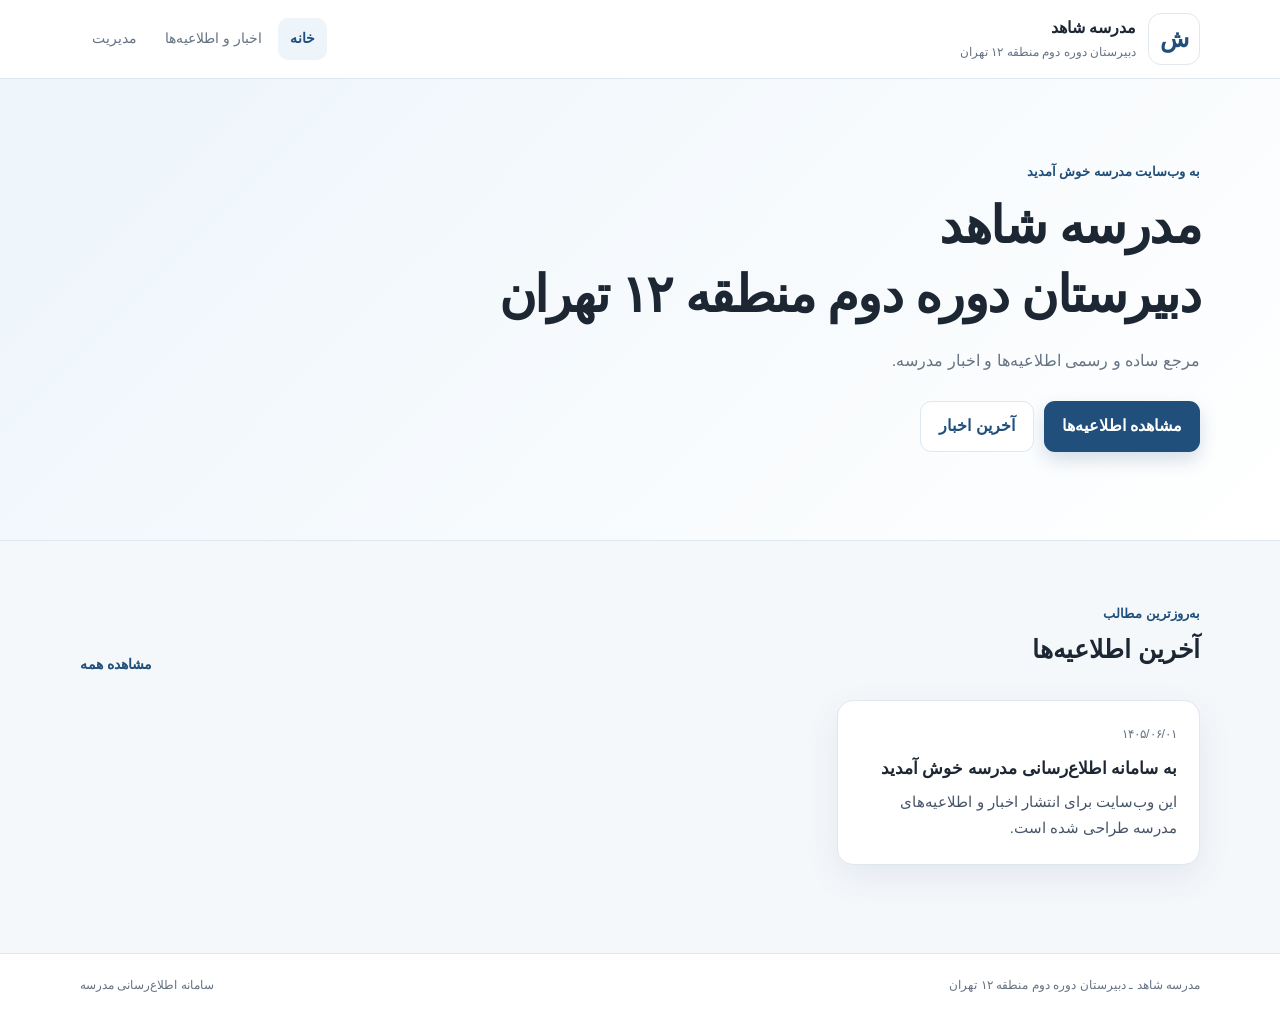
==== index.html @ 1b8f3c83 "Add files via upload" ====
<!doctype html>
<html lang="fa" dir="rtl">
<head>
  <meta charset="utf-8">
  <meta name="viewport" content="width=device-width, initial-scale=1">
  <meta name="theme-color" content="#1f4f7a">
  <meta name="description" content="وب‌سایت مدرسه شاهد دبیرستان دوره دوم منطقه ۱۲ تهران">
  <title>مدرسه شاهد دبیرستان دوره دوم منطقه ۱۲ تهران</title>
  <link rel="stylesheet" href="css/style.css">
</head>
<body data-page="home">
  <header class="site-header">
    <div class="container header-inner">
      <a class="brand" href="index.html" aria-label="صفحه اصلی">
        <div class="logo-box"><img src="assets/logo.png" alt="لوگوی مدرسه" onerror="this.style.display='none'; this.parentElement.classList.add('logo-placeholder');"></div>
        <div>
          <div class="school-name">مدرسه شاهد</div>
          <div class="school-subtitle">دبیرستان دوره دوم منطقه ۱۲ تهران</div>
        </div>
      </a>
      <nav class="nav" aria-label="منوی اصلی">
        <a class="nav-link active" href="index.html">خانه</a>
        <a class="nav-link" href="news.html">اخبار و اطلاعیه‌ها</a>
        <a class="nav-link" href="admin.html">مدیریت</a>
      </nav>
    </div>
  </header>

  <main>
    <section class="hero">
      <div class="container hero-content">
        <span class="eyebrow">به وب‌سایت مدرسه خوش آمدید</span>
        <h1>مدرسه شاهد<br>دبیرستان دوره دوم منطقه ۱۲ تهران</h1>
        <p>مرجع ساده و رسمی اطلاعیه‌ها و اخبار مدرسه.</p>
        <div class="hero-actions">
          <a class="btn btn-primary" href="news.html">مشاهده اطلاعیه‌ها</a>
          <a class="btn btn-secondary" href="#latest">آخرین اخبار</a>
        </div>
      </div>
    </section>

    <section id="latest" class="section">
      <div class="container">
        <div class="section-heading">
          <div>
            <span class="eyebrow">به‌روزترین مطالب</span>
            <h2>آخرین اطلاعیه‌ها</h2>
          </div>
          <a class="text-link" href="news.html">مشاهده همه</a>
        </div>
        <div id="latest-news" class="news-grid" aria-live="polite"></div>
      </div>
    </section>
  </main>

  <footer class="site-footer">
    <div class="container footer-inner">
      <span>مدرسه شاهد ـ دبیرستان دوره دوم منطقه ۱۲ تهران</span>
      <span>سامانه اطلاع‌رسانی مدرسه</span>
    </div>
  </footer>

  <script src="js/storage.js"></script>
  <script src="js/home.js"></script>
</body>
</html>
---- css/style.css ----
@font-face{font-family:VazirmatnLocal;src:local("Vazirmatn"),local("Vazir");font-display:swap}
:root{
  --primary:#1f4f7a;
  --primary-dark:#173b5c;
  --accent:#d69e2e;
  --text:#1d2733;
  --muted:#657384;
  --surface:#ffffff;
  --surface-2:#f5f8fb;
  --border:#dfe7ef;
  --danger:#b42318;
  --success:#157347;
  --radius:16px;
  --shadow:0 12px 35px rgba(21,50,78,.08)
}
*{box-sizing:border-box}
html{scroll-behavior:smooth}
body{
  margin:0;background:var(--surface-2);color:var(--text);
  font-family:VazirmatnLocal,Tahoma,Arial,sans-serif;line-height:1.8
}
a{color:inherit;text-decoration:none}
button,input,textarea{font:inherit}
.container{width:min(1120px,calc(100% - 32px));margin:0 auto}
.narrow{width:min(860px,calc(100% - 32px))}
.site-header{position:sticky;top:0;z-index:20;background:rgba(255,255,255,.95);backdrop-filter:blur(10px);border-bottom:1px solid var(--border)}
.header-inner{min-height:78px;display:flex;align-items:center;justify-content:space-between;gap:24px}
.brand{display:flex;align-items:center;gap:12px;min-width:0}
.logo-box{width:52px;height:52px;border-radius:13px;border:1px solid var(--border);background:#fff;display:grid;place-items:center;overflow:hidden;flex:none}
.logo-box img{width:100%;height:100%;object-fit:contain}
.logo-placeholder:after{content:"ش";font-size:24px;font-weight:800;color:var(--primary)}
.school-name{font-size:1rem;font-weight:850;white-space:nowrap}
.school-subtitle{font-size:.76rem;color:var(--muted);white-space:nowrap}
.nav{display:flex;align-items:center;gap:4px}
.nav-link{padding:8px 12px;border-radius:10px;color:var(--muted);font-size:.9rem}
.nav-link:hover,.nav-link.active{background:#edf4fa;color:var(--primary);font-weight:700}
.hero{background:linear-gradient(135deg,#edf5fb,#fff);border-bottom:1px solid var(--border)}
.hero-content{padding:78px 0 88px}
.eyebrow{display:inline-block;color:var(--primary);font-size:.8rem;font-weight:800;margin-bottom:8px}
h1,h2{line-height:1.35;margin:0 0 12px}
h1{font-size:clamp(2rem,4vw,3.2rem);letter-spacing:-.03em}
h2{font-size:1.55rem}
.hero p,.page-intro p{color:var(--muted);font-size:1.02rem;max-width:680px}
.hero-actions,.form-actions{display:flex;gap:10px;flex-wrap:wrap;margin-top:26px}
.btn{border:0;border-radius:11px;padding:10px 18px;cursor:pointer;display:inline-flex;align-items:center;justify-content:center;font-weight:800;transition:.18s transform,.18s box-shadow}
.btn:hover{transform:translateY(-1px)}
.btn-primary{background:var(--primary);color:#fff;box-shadow:0 8px 18px rgba(31,79,122,.18)}
.btn-secondary{background:#fff;color:var(--primary);border:1px solid var(--border)}
.section{padding:58px 0}
.section-heading,.admin-toolbar,.panel-heading{display:flex;justify-content:space-between;align-items:end;gap:16px}
.text-link{color:var(--primary);font-weight:800;font-size:.9rem}
.news-grid{display:grid;grid-template-columns:repeat(3,1fr);gap:16px;margin-top:22px}
.news-card,.panel{background:#fff;border:1px solid var(--border);border-radius:var(--radius);box-shadow:var(--shadow)}
.news-card{padding:22px}
.news-card h3{font-size:1.05rem;line-height:1.5;margin:10px 0 8px}
.news-date{font-size:.78rem;color:var(--muted)}
.news-card p{margin:0;color:#475569;font-size:.92rem;white-space:pre-line}
.page-intro{background:#fff;border-bottom:1px solid var(--border);padding:44px 0}
.news-list{display:grid;gap:14px}
.news-list .news-card{padding:24px}
.news-list .news-card h3{font-size:1.2rem}
.empty-state{padding:38px;text-align:center;background:#fff;border:1px dashed var(--border);border-radius:var(--radius);color:var(--muted)}
.site-footer{background:#fff;border-top:1px solid var(--border);margin-top:30px}
.footer-inner{padding:20px 0;display:flex;justify-content:space-between;gap:16px;color:var(--muted);font-size:.78rem}
.admin-section{padding-top:44px}
.panel{padding:24px;margin-top:18px}
.auth-panel{max-width:560px;margin:10px auto}
.stack{display:grid;gap:16px}
.field{display:grid;gap:6px;font-size:.88rem;font-weight:700}
.field input,.field textarea{width:100%;border:1px solid var(--border);border-radius:11px;background:#fff;padding:11px 13px;color:var(--text);outline:none}
.field input:focus,.field textarea:focus{border-color:var(--primary);box-shadow:0 0 0 3px rgba(31,79,122,.1)}
.form-grid{display:grid;grid-template-columns:1fr 1fr;gap:14px}
.form-message{padding:10px 12px;border-radius:10px;font-size:.85rem}
.form-message.error{background:#fef3f2;color:var(--danger)}
.form-message.success{background:#edf8f1;color:var(--success)}
.admin-news-list{display:grid;gap:10px;margin-top:16px}
.admin-news-item{padding:16px;border:1px solid var(--border);border-radius:12px;display:flex;justify-content:space-between;gap:14px;align-items:flex-start}
.admin-news-item h3{margin:0 0 3px;font-size:1rem}
.admin-news-item p{margin:4px 0 0;color:var(--muted);font-size:.85rem}
.admin-actions{display:flex;gap:7px;flex:none}
.small-btn{border:1px solid var(--border);background:#fff;border-radius:9px;padding:7px 10px;cursor:pointer;font-weight:700;font-size:.78rem}
.small-btn.danger{color:var(--danger)}
.count-badge{background:#edf4fa;color:var(--primary);padding:4px 9px;border-radius:999px;font-size:.75rem;font-weight:800}
@media (max-width:850px){
  .header-inner{align-items:flex-start;padding:12px 0;flex-direction:column}
  .nav{width:100%;justify-content:space-between}
  .nav-link{flex:1;text-align:center}
  .hero-content{padding:58px 0 64px}
  .news-grid{grid-template-columns:1fr 1fr}
}
@media (max-width:600px){
  .container,.narrow{width:min(100% - 22px,1120px)}
  .school-name{font-size:.92rem}
  .school-subtitle{font-size:.68rem}
  .hero-content{padding:48px 0 54px}
  .news-grid,.form-grid{grid-template-columns:1fr}
  .section-heading,.admin-toolbar,.panel-heading{align-items:flex-start;flex-direction:column}
  .footer-inner{flex-direction:column}
  .admin-news-item{flex-direction:column}
  .admin-actions{width:100%}
  .admin-actions .small-btn{flex:1}
}
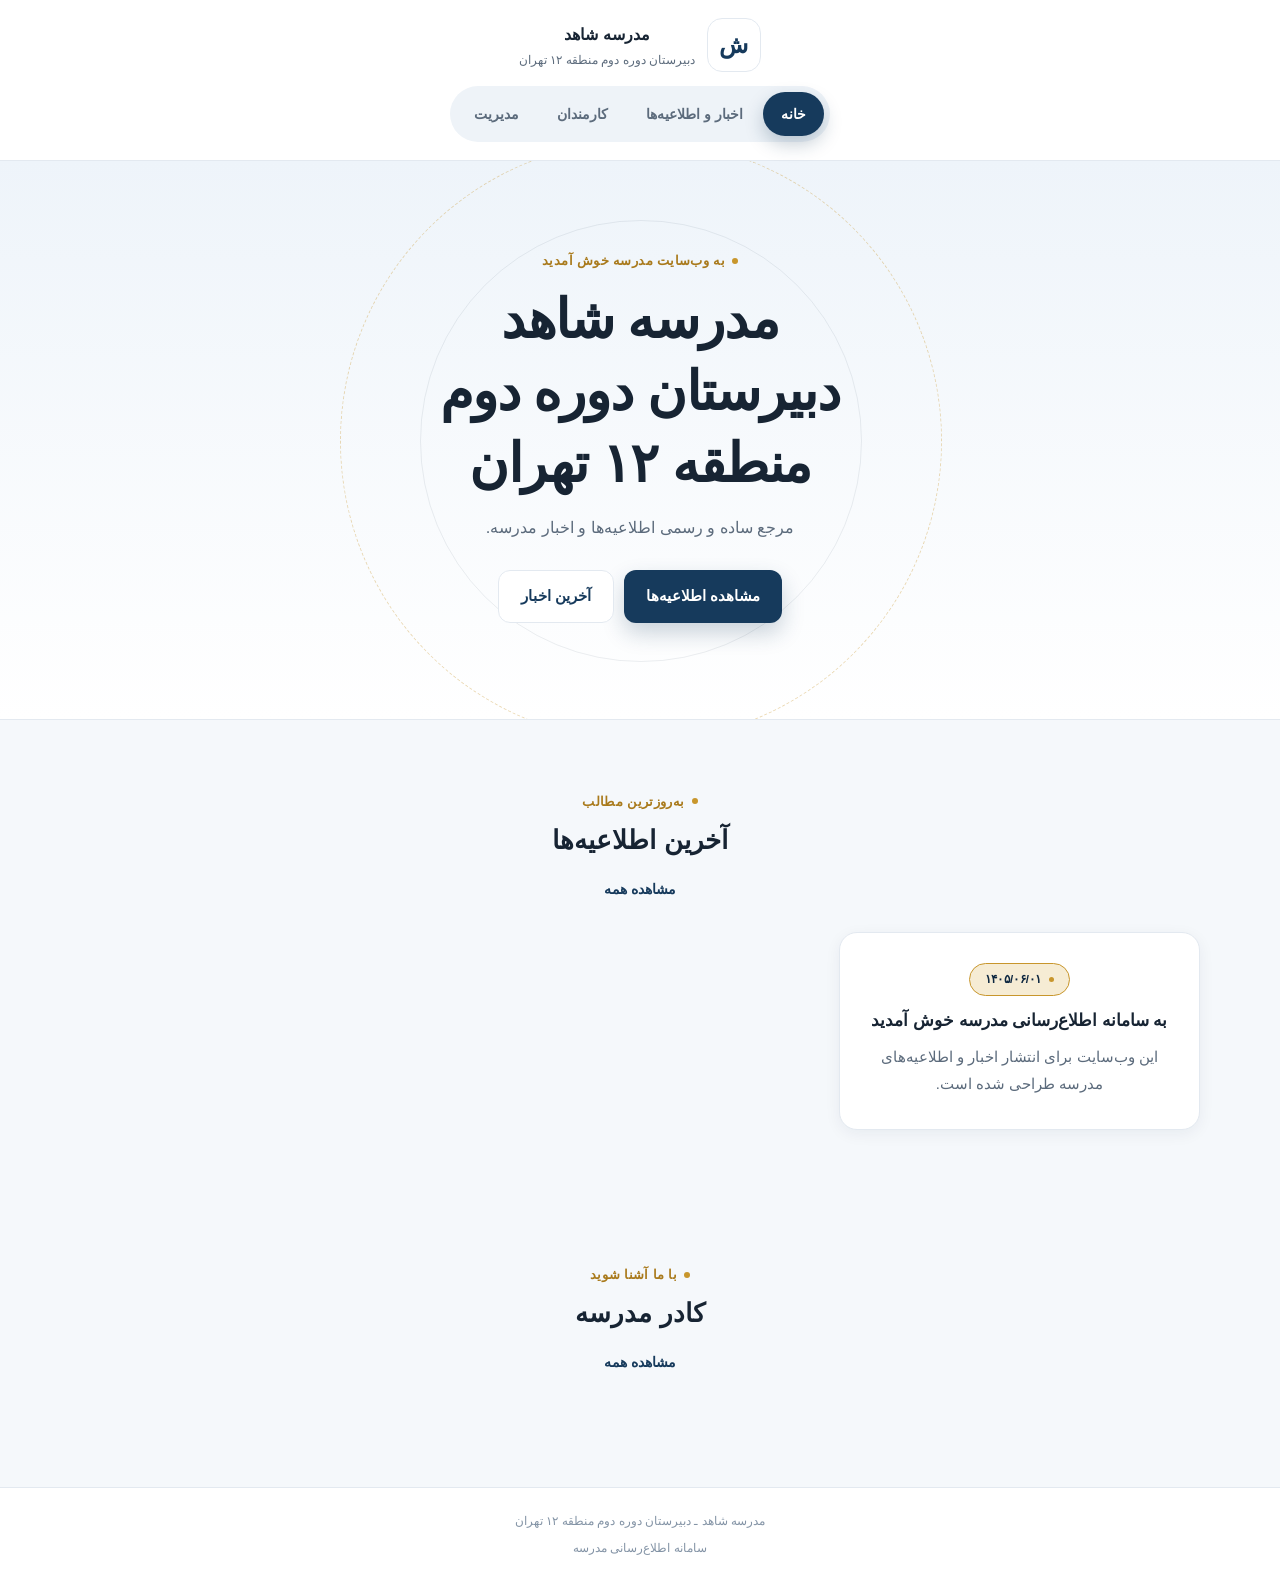
==== commit 60029162: "Update index.html" ====
--- a/index.html
+++ b/index.html
@@ -3,16 +3,19 @@
 <head>
   <meta charset="utf-8">
   <meta name="viewport" content="width=device-width, initial-scale=1">
-  <meta name="theme-color" content="#1f4f7a">
+  <meta name="theme-color" content="#163a5c">
   <meta name="description" content="وب‌سایت مدرسه شاهد دبیرستان دوره دوم منطقه ۱۲ تهران">
   <title>مدرسه شاهد دبیرستان دوره دوم منطقه ۱۲ تهران</title>
+  <link rel="preconnect" href="https://fonts.googleapis.com">
+  <link rel="preconnect" href="https://fonts.gstatic.com" crossorigin>
+  <link href="https://fonts.googleapis.com/css2?family=Vazirmatn:wght@100..900&display=swap" rel="stylesheet">
   <link rel="stylesheet" href="css/style.css">
 </head>
 <body data-page="home">
   <header class="site-header">
     <div class="container header-inner">
       <a class="brand" href="index.html" aria-label="صفحه اصلی">
-        <div class="logo-box"><img src="assets/logo.png" alt="لوگوی مدرسه" onerror="this.style.display='none'; this.parentElement.classList.add('logo-placeholder');"></div>
+        <div class="logo-box"><img src="https://dl.modares12.com/site/logo" alt="لوگوی مدرسه" onerror="this.style.display='none'; this.parentElement.classList.add('logo-placeholder');"></div>
         <div>
           <div class="school-name">مدرسه شاهد</div>
           <div class="school-subtitle">دبیرستان دوره دوم منطقه ۱۲ تهران</div>
@@ -21,6 +24,7 @@
       <nav class="nav" aria-label="منوی اصلی">
         <a class="nav-link active" href="index.html">خانه</a>
         <a class="nav-link" href="news.html">اخبار و اطلاعیه‌ها</a>
+        <a class="nav-link" href="staff.html">کارمندان</a>
         <a class="nav-link" href="admin.html">مدیریت</a>
       </nav>
     </div>
@@ -28,6 +32,8 @@
 
   <main>
     <section class="hero">
+      <img class="hero-photo" src="https://dl.modares12.com/site/campus" alt="" draggable="false" fetchpriority="high" onload="this.dataset.loaded='1'" onerror="this.nextElementSibling.remove(); this.remove();">
+      <div class="hero-overlay"></div>
       <div class="container hero-content">
         <span class="eyebrow">به وب‌سایت مدرسه خوش آمدید</span>
         <h1>مدرسه شاهد<br>دبیرستان دوره دوم منطقه ۱۲ تهران</h1>
@@ -51,6 +57,19 @@
         <div id="latest-news" class="news-grid" aria-live="polite"></div>
       </div>
     </section>
+
+    <section id="staff-preview-section" class="section">
+      <div class="container">
+        <div class="section-heading">
+          <div>
+            <span class="eyebrow">با ما آشنا شوید</span>
+            <h2>کادر مدرسه</h2>
+          </div>
+          <a class="text-link" href="staff.html">مشاهده همه</a>
+        </div>
+        <div id="staff-preview" class="staff-grid" aria-live="polite"></div>
+      </div>
+    </section>
   </main>
 
   <footer class="site-footer">
--- a/css/style.css
+++ b/css/style.css
@@ -1,102 +1,323 @@
-@font-face{font-family:VazirmatnLocal;src:local("Vazirmatn"),local("Vazir");font-display:swap}
+/* ==========================================================================
+   مدرسه شاهد — دبیرستان دوره دوم منطقه ۱۲ تهران
+   سیستم طراحی: آبی نهادی + طلایی (الهام‌گرفته از مهر و اطلاعیه‌ی رسمی مدرسه)
+   فونت: Vazirmatn (وزیرمتن) — بارگذاری در <head> هر صفحه
+   ========================================================================== */
+
 :root{
-  --primary:#1f4f7a;
-  --primary-dark:#173b5c;
-  --accent:#d69e2e;
-  --text:#1d2733;
-  --muted:#657384;
+  /* رنگ */
+  --primary:#163a5c;
+  --primary-dark:#0d2740;
+  --primary-light:#3a6d9c;
+  --accent:#c8962c;
+  --accent-dark:#a97a1c;
+  --accent-soft:#f6ecd4;
+  --ink:#172433;
+  --muted:#5c6b7c;
+  --muted-soft:#8494a6;
   --surface:#ffffff;
   --surface-2:#f5f8fb;
-  --border:#dfe7ef;
-  --danger:#b42318;
-  --success:#157347;
-  --radius:16px;
-  --shadow:0 12px 35px rgba(21,50,78,.08)
-}
+  --surface-3:#eef3f8;
+  --border:#e3e9f0;
+  --danger:#b3261e;
+  --danger-soft:#fdecea;
+  --success:#1f7a4d;
+  --success-soft:#e9f7ef;
+
+  /* هندسه */
+  --radius-sm:10px;
+  --radius:18px;
+  --radius-lg:28px;
+  --shadow-sm:0 4px 16px rgba(13,39,64,.06);
+  --shadow:0 18px 46px rgba(13,39,64,.10);
+  --shadow-lg:0 30px 72px rgba(13,39,64,.16);
+
+  /* حرکت */
+  --ease:cubic-bezier(.22,1,.36,1);
+  --fast:.2s;
+  --normal:.35s;
+  --slow:.7s;
+}
+
 *{box-sizing:border-box}
 html{scroll-behavior:smooth}
 body{
-  margin:0;background:var(--surface-2);color:var(--text);
-  font-family:VazirmatnLocal,Tahoma,Arial,sans-serif;line-height:1.8
+  margin:0;background:var(--surface-2);color:var(--ink);
+  font-family:"Vazirmatn",Tahoma,Arial,sans-serif;
+  line-height:1.85;
+  -webkit-font-smoothing:antialiased;
 }
 a{color:inherit;text-decoration:none}
-button,input,textarea{font:inherit}
+button,input,textarea{font-family:inherit}
+img{max-width:100%;display:block}
+
 .container{width:min(1120px,calc(100% - 32px));margin:0 auto}
-.narrow{width:min(860px,calc(100% - 32px))}
-.site-header{position:sticky;top:0;z-index:20;background:rgba(255,255,255,.95);backdrop-filter:blur(10px);border-bottom:1px solid var(--border)}
-.header-inner{min-height:78px;display:flex;align-items:center;justify-content:space-between;gap:24px}
+.narrow{width:min(760px,calc(100% - 32px))}
+
+::selection{background:var(--accent-soft);color:var(--primary-dark)}
+
+:focus-visible{
+  outline:3px solid var(--accent);
+  outline-offset:3px;
+  border-radius:6px;
+}
+
+/* ==========================================================================
+   حرکت پایه — بارگذاری، ورود هنگام اسکرول، حساسیت به حرکت کاهش‌یافته
+   ========================================================================== */
+@keyframes fadeRise{
+  from{opacity:0;transform:translateY(18px)}
+  to{opacity:1;transform:translateY(0)}
+}
+
+.reveal{
+  opacity:0;
+  transform:translateY(24px);
+  transition:opacity var(--slow) var(--ease), transform var(--slow) var(--ease);
+}
+.reveal.is-visible{opacity:1;transform:translateY(0)}
+.news-grid .reveal:nth-child(1),.news-list .reveal:nth-child(1),.admin-news-list .reveal:nth-child(1){transition-delay:.03s}
+.news-grid .reveal:nth-child(2),.news-list .reveal:nth-child(2),.admin-news-list .reveal:nth-child(2){transition-delay:.11s}
+.news-grid .reveal:nth-child(3),.news-list .reveal:nth-child(3),.admin-news-list .reveal:nth-child(3){transition-delay:.19s}
+.news-grid .reveal:nth-child(4),.news-list .reveal:nth-child(4),.admin-news-list .reveal:nth-child(4){transition-delay:.27s}
+.news-grid .reveal:nth-child(n+5),.news-list .reveal:nth-child(n+5),.admin-news-list .reveal:nth-child(n+5){transition-delay:.33s}
+
+@media (prefers-reduced-motion:reduce){
+  html{scroll-behavior:auto}
+  *,*::before,*::after{
+    animation-duration:.001ms !important;
+    animation-iteration-count:1 !important;
+    transition-duration:.001ms !important;
+  }
+  .reveal{opacity:1;transform:none}
+}
+
+/* ==========================================================================
+   هدر — کاملاً وسط‌چین، به‌صورت یک نوار پیوسته در همه‌ی صفحات
+   ========================================================================== */
+.site-header{
+  position:sticky;top:0;z-index:20;
+  background:rgba(255,255,255,.92);
+  backdrop-filter:blur(14px);
+  border-bottom:1px solid var(--border);
+}
+.header-inner{
+  display:flex;flex-direction:column;align-items:center;
+  gap:14px;padding:18px 0;
+}
 .brand{display:flex;align-items:center;gap:12px;min-width:0}
-.logo-box{width:52px;height:52px;border-radius:13px;border:1px solid var(--border);background:#fff;display:grid;place-items:center;overflow:hidden;flex:none}
+.logo-box{
+  width:54px;height:54px;border-radius:15px;
+  border:1px solid var(--border);background:#fff;
+  display:grid;place-items:center;overflow:hidden;flex:none;
+  transition:transform var(--normal) var(--ease), box-shadow var(--normal) var(--ease);
+}
 .logo-box img{width:100%;height:100%;object-fit:contain}
 .logo-placeholder:after{content:"ش";font-size:24px;font-weight:800;color:var(--primary)}
-.school-name{font-size:1rem;font-weight:850;white-space:nowrap}
-.school-subtitle{font-size:.76rem;color:var(--muted);white-space:nowrap}
-.nav{display:flex;align-items:center;gap:4px}
-.nav-link{padding:8px 12px;border-radius:10px;color:var(--muted);font-size:.9rem}
-.nav-link:hover,.nav-link.active{background:#edf4fa;color:var(--primary);font-weight:700}
-.hero{background:linear-gradient(135deg,#edf5fb,#fff);border-bottom:1px solid var(--border)}
-.hero-content{padding:78px 0 88px}
-.eyebrow{display:inline-block;color:var(--primary);font-size:.8rem;font-weight:800;margin-bottom:8px}
+.brand:hover .logo-box{transform:scale(1.06);box-shadow:0 0 0 7px var(--accent-soft)}
+.school-name{font-size:1.02rem;font-weight:800;white-space:nowrap;text-align:center}
+.school-subtitle{font-size:.76rem;color:var(--muted);white-space:nowrap;text-align:center}
+
+.nav{
+  display:flex;align-items:center;gap:2px;
+  background:var(--surface-3);padding:6px;border-radius:999px;
+}
+.nav-link{
+  padding:9px 18px;border-radius:999px;color:var(--muted);
+  font-size:.88rem;font-weight:700;
+  transition:background var(--fast) var(--ease), color var(--fast) var(--ease), box-shadow var(--fast) var(--ease);
+}
+.nav-link:hover{background:#fff;color:var(--primary);box-shadow:var(--shadow-sm)}
+.nav-link.active{background:var(--primary);color:#fff;box-shadow:0 8px 18px rgba(22,58,92,.25)}
+
+/* ==========================================================================
+   قهرمان صفحه‌ی اصلی — نشان مهرگونه‌ی تزئینی پشت متن، کاملاً وسط‌چین
+   ========================================================================== */
+.hero{
+  position:relative;overflow:hidden;text-align:center;
+  background:linear-gradient(180deg,#eef4fa 0%,#ffffff 100%);
+  border-bottom:1px solid var(--border);
+}
+.hero::before,.hero::after{
+  content:"";position:absolute;top:50%;left:50%;border-radius:50%;
+  pointer-events:none;
+}
+.hero::before{
+  width:600px;height:600px;margin:-300px 0 0 -300px;
+  border:1px dashed rgba(200,150,44,.35);
+}
+.hero::after{
+  width:440px;height:440px;margin:-220px 0 0 -220px;
+  border:1px solid rgba(13,39,64,.08);
+}
+.hero-content{
+  position:relative;z-index:1;
+  display:flex;flex-direction:column;align-items:center;text-align:center;
+  padding:88px 0 96px;
+}
+.hero-content>*{animation:fadeRise .8s var(--ease) both}
+.hero-content .eyebrow{animation-delay:.05s}
+.hero-content h1{animation-delay:.16s}
+.hero-content p{animation-delay:.3s}
+.hero-content .hero-actions{animation-delay:.44s}
+
+.eyebrow{
+  display:inline-flex;align-items:center;gap:7px;
+  color:var(--accent-dark);font-size:.8rem;font-weight:800;
+  letter-spacing:.03em;margin-bottom:10px;
+}
+.eyebrow::before{content:"";width:6px;height:6px;border-radius:50%;background:var(--accent)}
+
 h1,h2{line-height:1.35;margin:0 0 12px}
-h1{font-size:clamp(2rem,4vw,3.2rem);letter-spacing:-.03em}
-h2{font-size:1.55rem}
-.hero p,.page-intro p{color:var(--muted);font-size:1.02rem;max-width:680px}
-.hero-actions,.form-actions{display:flex;gap:10px;flex-wrap:wrap;margin-top:26px}
-.btn{border:0;border-radius:11px;padding:10px 18px;cursor:pointer;display:inline-flex;align-items:center;justify-content:center;font-weight:800;transition:.18s transform,.18s box-shadow}
-.btn:hover{transform:translateY(-1px)}
-.btn-primary{background:var(--primary);color:#fff;box-shadow:0 8px 18px rgba(31,79,122,.18)}
+h1{font-size:clamp(2rem,4.4vw,3.35rem);font-weight:800;letter-spacing:-.02em;max-width:16ch}
+h2{font-size:1.6rem;font-weight:800}
+.hero-content p,.page-intro p{color:var(--muted);font-size:1.03rem;max-width:640px;margin:0 auto}
+
+.hero-actions,.form-actions{display:flex;gap:10px;flex-wrap:wrap;margin-top:28px;justify-content:center}
+
+.btn{
+  border:0;border-radius:12px;padding:12px 22px;cursor:pointer;
+  display:inline-flex;align-items:center;justify-content:center;
+  font-weight:800;font-size:.92rem;
+  transition:transform var(--fast) var(--ease), box-shadow var(--fast) var(--ease), background-color var(--fast) var(--ease);
+}
+.btn:hover{transform:translateY(-2px)}
+.btn:active{transform:translateY(0) scale(.97)}
+.btn-primary{background:var(--primary);color:#fff;box-shadow:0 10px 22px rgba(22,58,92,.22)}
+.btn-primary:hover{background:var(--primary-dark);box-shadow:0 14px 28px rgba(22,58,92,.3)}
 .btn-secondary{background:#fff;color:var(--primary);border:1px solid var(--border)}
-.section{padding:58px 0}
-.section-heading,.admin-toolbar,.panel-heading{display:flex;justify-content:space-between;align-items:end;gap:16px}
-.text-link{color:var(--primary);font-weight:800;font-size:.9rem}
-.news-grid{display:grid;grid-template-columns:repeat(3,1fr);gap:16px;margin-top:22px}
-.news-card,.panel{background:#fff;border:1px solid var(--border);border-radius:var(--radius);box-shadow:var(--shadow)}
-.news-card{padding:22px}
-.news-card h3{font-size:1.05rem;line-height:1.5;margin:10px 0 8px}
-.news-date{font-size:.78rem;color:var(--muted)}
-.news-card p{margin:0;color:#475569;font-size:.92rem;white-space:pre-line}
-.page-intro{background:#fff;border-bottom:1px solid var(--border);padding:44px 0}
-.news-list{display:grid;gap:14px}
-.news-list .news-card{padding:24px}
-.news-list .news-card h3{font-size:1.2rem}
-.empty-state{padding:38px;text-align:center;background:#fff;border:1px dashed var(--border);border-radius:var(--radius);color:var(--muted)}
-.site-footer{background:#fff;border-top:1px solid var(--border);margin-top:30px}
-.footer-inner{padding:20px 0;display:flex;justify-content:space-between;gap:16px;color:var(--muted);font-size:.78rem}
-.admin-section{padding-top:44px}
-.panel{padding:24px;margin-top:18px}
-.auth-panel{max-width:560px;margin:10px auto}
-.stack{display:grid;gap:16px}
-.field{display:grid;gap:6px;font-size:.88rem;font-weight:700}
-.field input,.field textarea{width:100%;border:1px solid var(--border);border-radius:11px;background:#fff;padding:11px 13px;color:var(--text);outline:none}
-.field input:focus,.field textarea:focus{border-color:var(--primary);box-shadow:0 0 0 3px rgba(31,79,122,.1)}
-.form-grid{display:grid;grid-template-columns:1fr 1fr;gap:14px}
-.form-message{padding:10px 12px;border-radius:10px;font-size:.85rem}
-.form-message.error{background:#fef3f2;color:var(--danger)}
-.form-message.success{background:#edf8f1;color:var(--success)}
-.admin-news-list{display:grid;gap:10px;margin-top:16px}
-.admin-news-item{padding:16px;border:1px solid var(--border);border-radius:12px;display:flex;justify-content:space-between;gap:14px;align-items:flex-start}
-.admin-news-item h3{margin:0 0 3px;font-size:1rem}
-.admin-news-item p{margin:4px 0 0;color:var(--muted);font-size:.85rem}
-.admin-actions{display:flex;gap:7px;flex:none}
-.small-btn{border:1px solid var(--border);background:#fff;border-radius:9px;padding:7px 10px;cursor:pointer;font-weight:700;font-size:.78rem}
+.btn-secondary:hover{border-color:var(--primary-light);box-shadow:var(--shadow-sm)}
+
+/* ==========================================================================
+   بخش‌ها — سرتیترهای وسط‌چین، شبکه‌ی کارت‌های وسط‌چین
+   ========================================================================== */
+.section{padding:64px 0}
+#latest{scroll-margin-top:96px}
+
+.section-heading{
+  display:flex;flex-direction:column;align-items:center;text-align:center;
+  gap:6px;margin-bottom:8px;
+}
+.text-link{
+  color:var(--primary);font-weight:800;font-size:.88rem;
+  padding-bottom:2px;border-bottom:2px solid transparent;
+  transition:border-color var(--fast) var(--ease), color var(--fast) var(--ease);
+}
+.text-link:hover{border-color:var(--accent);color:var(--accent-dark)}
+
+.news-grid{display:grid;grid-template-columns:repeat(3,1fr);gap:18px;margin-top:26px}
+
+.news-card,.panel{
+  background:#fff;border:1px solid var(--border);
+  border-radius:var(--radius);box-shadow:var(--shadow-sm);
+}
+.news-card{
+  padding:30px 26px;text-align:center;
+  display:flex;flex-direction:column;align-items:center;gap:10px;
+  transition:transform var(--normal) var(--ease), box-shadow var(--normal) var(--ease), border-color var(--normal) var(--ease);
+}
+.news-card:hover{transform:translateY(-7px);box-shadow:var(--shadow-lg);border-color:var(--accent)}
+.news-card h3{font-size:1.05rem;line-height:1.55;margin:2px 0 0}
+.news-card p{margin:0;color:var(--muted);font-size:.92rem;white-space:pre-line;text-align:center}
+
+/* شارهٔ تاریخ به‌شکل مهر کوچک — عنصر بصری تکرارشونده‌ی سایت */
+.news-date{
+  display:inline-flex;align-items:center;gap:7px;
+  padding:5px 15px;border:1px solid var(--accent);border-radius:999px;
+  background:var(--accent-soft);color:var(--primary-dark);
+  font-size:.72rem;font-weight:800;letter-spacing:.02em;
+}
+.news-date::before{content:"";width:5px;height:5px;border-radius:50%;background:var(--accent);flex:none}
+
+.page-intro{background:#fff;border-bottom:1px solid var(--border);padding:52px 0;text-align:center}
+.page-intro .container{display:flex;flex-direction:column;align-items:center}
+.news-list{display:grid;gap:16px;max-width:780px;margin:0 auto}
+.news-list .news-card{padding:28px 32px}
+.news-list .news-card h3{font-size:1.22rem}
+
+.empty-state{
+  padding:44px;text-align:center;background:#fff;
+  border:1px dashed var(--border);border-radius:var(--radius);color:var(--muted);
+}
+
+.site-footer{background:#fff;border-top:1px solid var(--border);margin-top:36px}
+.footer-inner{
+  padding:22px 0;display:flex;flex-direction:column;align-items:center;
+  gap:4px;color:var(--muted-soft);font-size:.78rem;text-align:center;
+}
+
+/* ==========================================================================
+   صفحه‌ی مدیریت — همان زبان طراحی، وسط‌چین و پیوسته با بقیه‌ی سایت
+   ========================================================================== */
+.admin-section{padding-top:52px}
+.panel{padding:28px;margin-top:20px}
+.auth-panel{max-width:520px;margin:12px auto;text-align:center;display:flex;flex-direction:column;align-items:center}
+.auth-panel .hero-actions,.auth-panel form{width:100%}
+
+.stack{display:grid;gap:18px}
+.field{display:grid;gap:7px;font-size:.88rem;font-weight:700;text-align:center}
+.field input,.field textarea{
+  width:100%;border:1px solid var(--border);border-radius:12px;
+  background:#fff;padding:12px 14px;color:var(--ink);outline:none;
+  transition:border-color var(--fast) var(--ease), box-shadow var(--fast) var(--ease);
+}
+.field input:focus,.field textarea:focus{
+  border-color:var(--primary);box-shadow:0 0 0 4px rgba(22,58,92,.1);
+}
+.field textarea{text-align:right;resize:vertical}
+
+.form-grid{display:grid;grid-template-columns:1fr 1fr;gap:16px}
+.form-message{padding:11px 14px;border-radius:12px;font-size:.85rem;text-align:center}
+.form-message.error{background:var(--danger-soft);color:var(--danger)}
+.form-message.success{background:var(--success-soft);color:var(--success)}
+
+.admin-toolbar{
+  display:flex;flex-direction:column;align-items:center;text-align:center;
+  gap:14px;margin-bottom:6px;
+}
+.panel-heading{
+  display:flex;flex-direction:column;align-items:center;text-align:center;gap:6px;
+}
+.count-badge{
+  background:var(--surface-3);color:var(--primary);
+  padding:5px 12px;border-radius:999px;font-size:.75rem;font-weight:800;
+}
+
+.admin-news-list{display:grid;gap:12px;margin-top:18px}
+.admin-news-item{
+  padding:24px;border:1px solid var(--border);border-radius:var(--radius-sm);
+  display:flex;flex-direction:column;align-items:center;text-align:center;gap:14px;
+  transition:box-shadow var(--normal) var(--ease), border-color var(--normal) var(--ease);
+}
+.admin-news-item:hover{box-shadow:var(--shadow-sm);border-color:var(--primary-light)}
+.admin-news-item h3{margin:2px 0 0;font-size:1.02rem}
+.admin-news-item p{margin:0;color:var(--muted);font-size:.87rem}
+.admin-actions{display:flex;gap:8px;justify-content:center}
+.small-btn{
+  border:1px solid var(--border);background:#fff;border-radius:10px;
+  padding:8px 14px;cursor:pointer;font-weight:700;font-size:.8rem;
+  transition:background var(--fast) var(--ease), border-color var(--fast) var(--ease), transform var(--fast) var(--ease);
+}
+.small-btn:hover{background:var(--surface-3);border-color:var(--primary-light);transform:translateY(-1px)}
 .small-btn.danger{color:var(--danger)}
-.count-badge{background:#edf4fa;color:var(--primary);padding:4px 9px;border-radius:999px;font-size:.75rem;font-weight:800}
+.small-btn.danger:hover{background:var(--danger-soft);border-color:var(--danger)}
+
+/* ==========================================================================
+   واکنش‌گرا
+   ========================================================================== */
 @media (max-width:850px){
-  .header-inner{align-items:flex-start;padding:12px 0;flex-direction:column}
+  .hero-content{padding:64px 0 72px}
+  .news-grid{grid-template-columns:1fr 1fr}
+}
+@media (max-width:600px){
+  .container,.narrow{width:min(100% - 22px,1120px)}
+  .school-name{font-size:.94rem}
+  .school-subtitle{font-size:.68rem}
+  .hero-content{padding:52px 0 60px}
+  .hero::before{width:400px;height:400px;margin:-200px 0 0 -200px}
+  .hero::after{width:300px;height:300px;margin:-150px 0 0 -150px}
+  .news-grid,.form-grid{grid-template-columns:1fr}
   .nav{width:100%;justify-content:space-between}
   .nav-link{flex:1;text-align:center}
-  .hero-content{padding:58px 0 64px}
-  .news-grid{grid-template-columns:1fr 1fr}
-}
-@media (max-width:600px){
-  .container,.narrow{width:min(100% - 22px,1120px)}
-  .school-name{font-size:.92rem}
-  .school-subtitle{font-size:.68rem}
-  .hero-content{padding:48px 0 54px}
-  .news-grid,.form-grid{grid-template-columns:1fr}
-  .section-heading,.admin-toolbar,.panel-heading{align-items:flex-start;flex-direction:column}
-  .footer-inner{flex-direction:column}
-  .admin-news-item{flex-direction:column}
-  .admin-actions{width:100%}
-  .admin-actions .small-btn{flex:1}
-}
+  .news-list .news-card{padding:24px}
+}
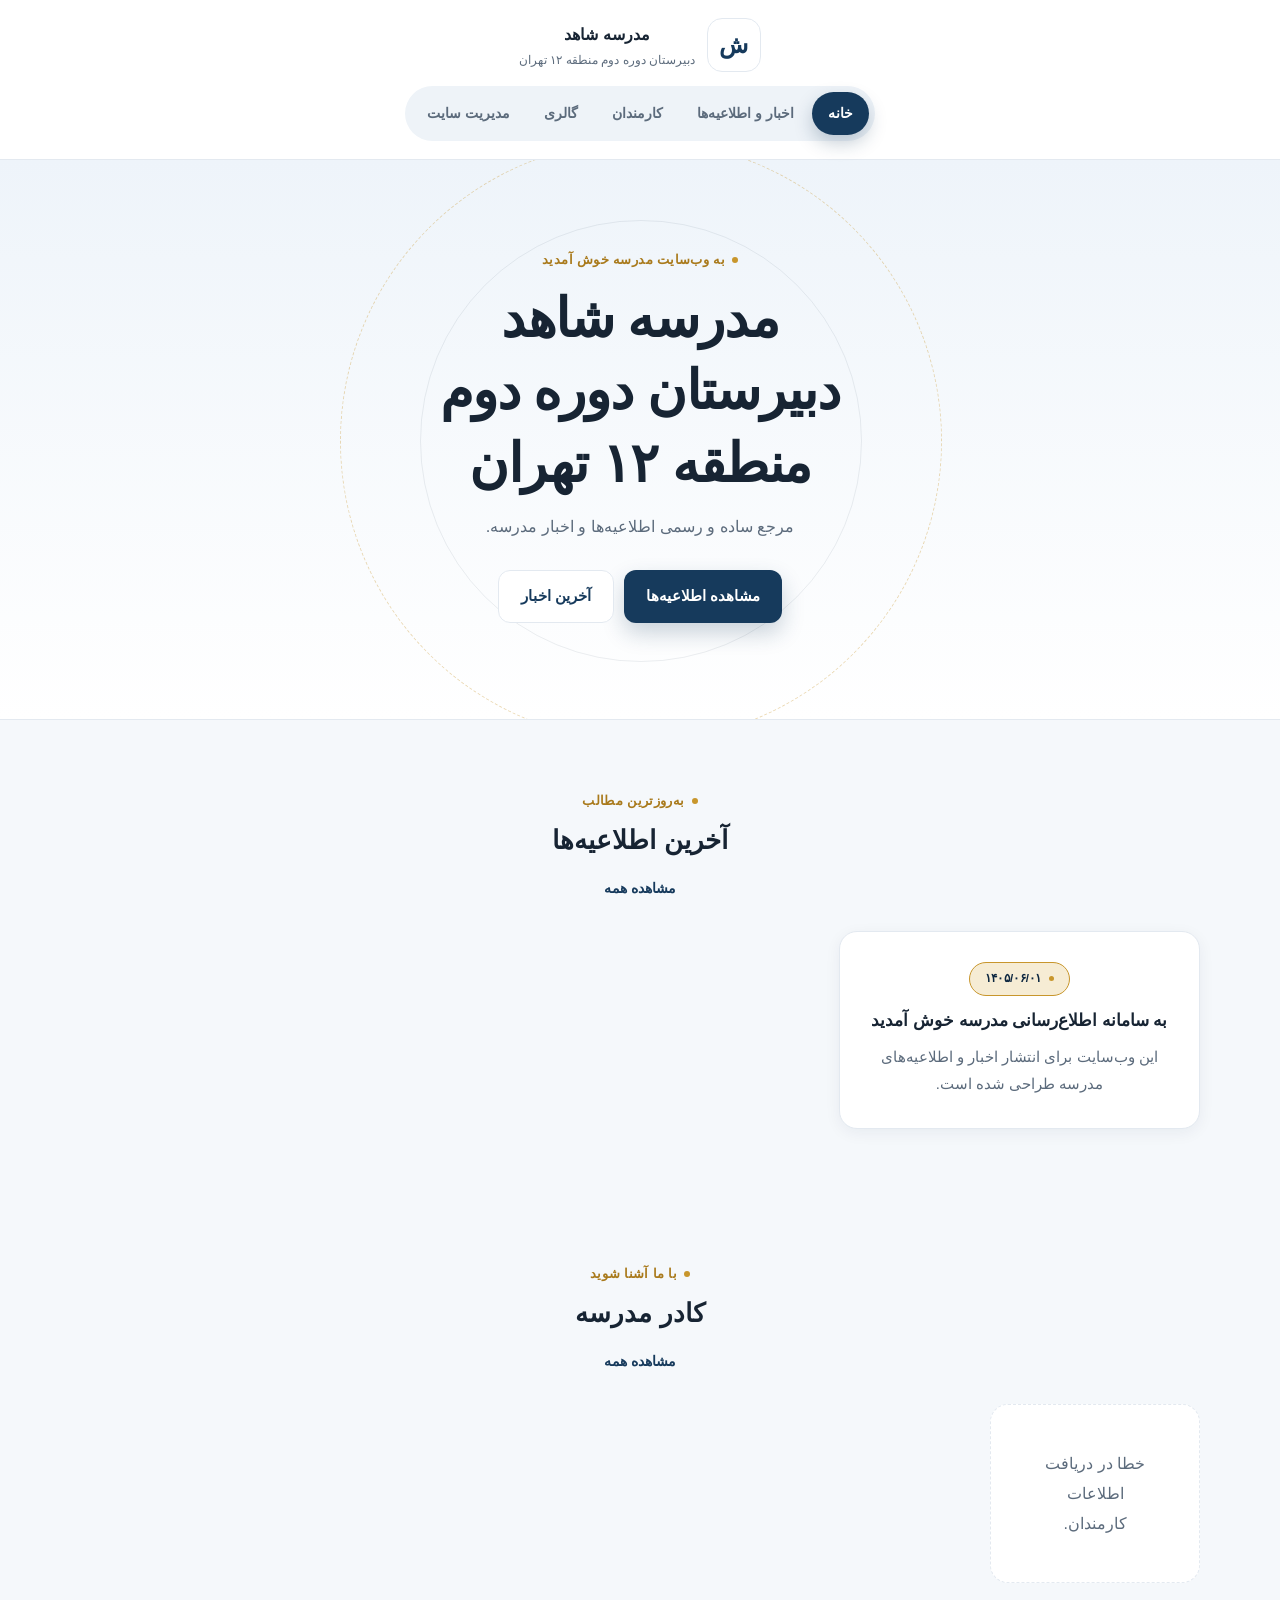
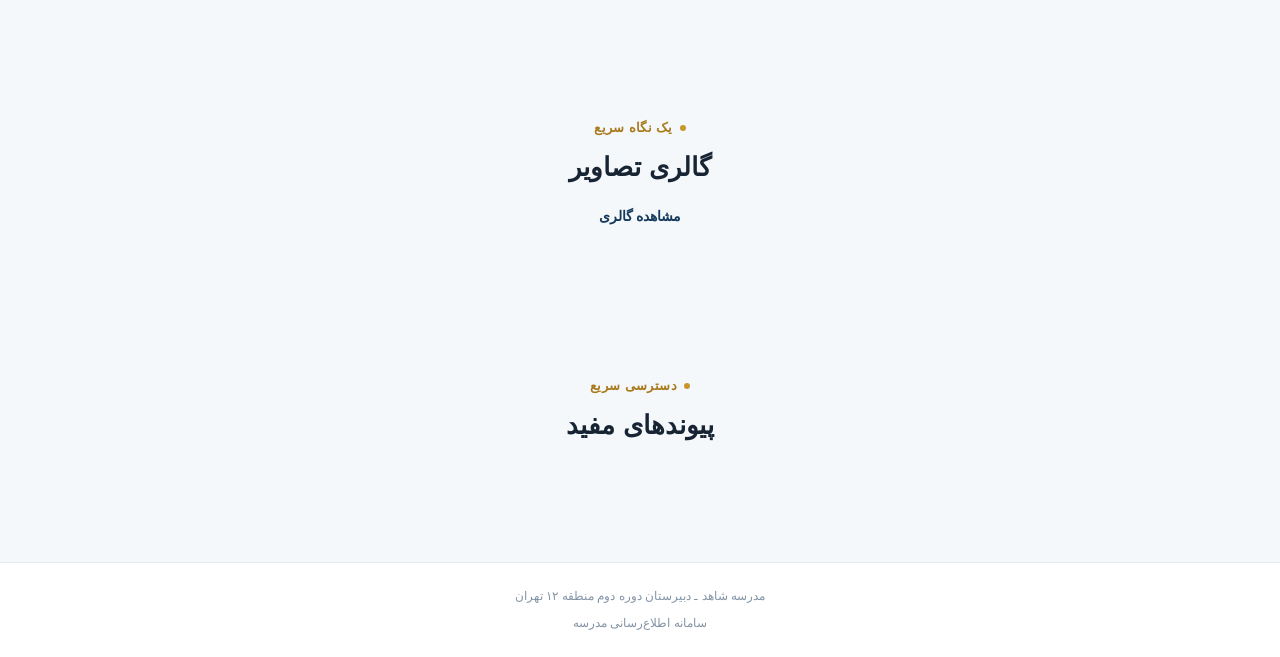
==== commit edf7c55e: "Update index.html" ====
--- a/index.html
+++ b/index.html
@@ -25,7 +25,8 @@
         <a class="nav-link active" href="index.html">خانه</a>
         <a class="nav-link" href="news.html">اخبار و اطلاعیه‌ها</a>
         <a class="nav-link" href="staff.html">کارمندان</a>
-        <a class="nav-link" href="admin.html">مدیریت</a>
+        <a class="nav-link" href="gallery.html">گالری</a>
+        <a class="nav-link" href="admin.html">مدیریت سایت</a>
       </nav>
     </div>
   </header>
@@ -70,6 +71,31 @@
         <div id="staff-preview" class="staff-grid" aria-live="polite"></div>
       </div>
     </section>
+
+    <section id="gallery-preview-section" class="section">
+      <div class="container">
+        <div class="section-heading">
+          <div>
+            <span class="eyebrow">یک نگاه سریع</span>
+            <h2>گالری تصاویر</h2>
+          </div>
+          <a class="text-link" href="gallery.html">مشاهده گالری</a>
+        </div>
+        <div id="gallery-preview" class="gallery-grid" aria-live="polite"></div>
+      </div>
+    </section>
+
+    <section id="links-section" class="section">
+      <div class="container">
+        <div class="section-heading">
+          <div>
+            <span class="eyebrow">دسترسی سریع</span>
+            <h2>پیوندهای مفید</h2>
+          </div>
+        </div>
+        <div id="useful-links" class="links-grid" aria-live="polite"></div>
+      </div>
+    </section>
   </main>
 
   <footer class="site-footer">
--- a/css/style.css
+++ b/css/style.css
@@ -76,11 +76,16 @@
   transition:opacity var(--slow) var(--ease), transform var(--slow) var(--ease);
 }
 .reveal.is-visible{opacity:1;transform:translateY(0)}
-.news-grid .reveal:nth-child(1),.news-list .reveal:nth-child(1),.admin-news-list .reveal:nth-child(1){transition-delay:.03s}
-.news-grid .reveal:nth-child(2),.news-list .reveal:nth-child(2),.admin-news-list .reveal:nth-child(2){transition-delay:.11s}
-.news-grid .reveal:nth-child(3),.news-list .reveal:nth-child(3),.admin-news-list .reveal:nth-child(3){transition-delay:.19s}
-.news-grid .reveal:nth-child(4),.news-list .reveal:nth-child(4),.admin-news-list .reveal:nth-child(4){transition-delay:.27s}
-.news-grid .reveal:nth-child(n+5),.news-list .reveal:nth-child(n+5),.admin-news-list .reveal:nth-child(n+5){transition-delay:.33s}
+.news-grid .reveal:nth-child(1),.news-list .reveal:nth-child(1),.admin-news-list .reveal:nth-child(1),
+.staff-grid .reveal:nth-child(1),.admin-staff-list .reveal:nth-child(1){transition-delay:.03s}
+.news-grid .reveal:nth-child(2),.news-list .reveal:nth-child(2),.admin-news-list .reveal:nth-child(2),
+.staff-grid .reveal:nth-child(2),.admin-staff-list .reveal:nth-child(2){transition-delay:.11s}
+.news-grid .reveal:nth-child(3),.news-list .reveal:nth-child(3),.admin-news-list .reveal:nth-child(3),
+.staff-grid .reveal:nth-child(3),.admin-staff-list .reveal:nth-child(3){transition-delay:.19s}
+.news-grid .reveal:nth-child(4),.news-list .reveal:nth-child(4),.admin-news-list .reveal:nth-child(4),
+.staff-grid .reveal:nth-child(4),.admin-staff-list .reveal:nth-child(4){transition-delay:.27s}
+.news-grid .reveal:nth-child(n+5),.news-list .reveal:nth-child(n+5),.admin-news-list .reveal:nth-child(n+5),
+.staff-grid .reveal:nth-child(n+5),.admin-staff-list .reveal:nth-child(n+5){transition-delay:.33s}
 
 @media (prefers-reduced-motion:reduce){
   html{scroll-behavior:auto}
@@ -119,19 +124,20 @@
 .school-subtitle{font-size:.76rem;color:var(--muted);white-space:nowrap;text-align:center}
 
 .nav{
-  display:flex;align-items:center;gap:2px;
+  display:flex;align-items:center;gap:2px;flex-wrap:wrap;justify-content:center;
   background:var(--surface-3);padding:6px;border-radius:999px;
 }
 .nav-link{
-  padding:9px 18px;border-radius:999px;color:var(--muted);
-  font-size:.88rem;font-weight:700;
+  padding:9px 16px;border-radius:999px;color:var(--muted);
+  font-size:.86rem;font-weight:700;white-space:nowrap;
   transition:background var(--fast) var(--ease), color var(--fast) var(--ease), box-shadow var(--fast) var(--ease);
 }
 .nav-link:hover{background:#fff;color:var(--primary);box-shadow:var(--shadow-sm)}
 .nav-link.active{background:var(--primary);color:#fff;box-shadow:0 8px 18px rgba(22,58,92,.25)}
 
 /* ==========================================================================
-   قهرمان صفحه‌ی اصلی — نشان مهرگونه‌ی تزئینی پشت متن، کاملاً وسط‌چین
+   قهرمان صفحه‌ی اصلی — عکس محیط مدرسه (در صورت وجود) با روکش تیره‌ی متنی،
+   یا حلقه‌های تزئینیِ مُهرگونه در حالت پیش‌فرض بدون عکس
    ========================================================================== */
 .hero{
   position:relative;overflow:hidden;text-align:center;
@@ -140,7 +146,7 @@
 }
 .hero::before,.hero::after{
   content:"";position:absolute;top:50%;left:50%;border-radius:50%;
-  pointer-events:none;
+  pointer-events:none;z-index:0;
 }
 .hero::before{
   width:600px;height:600px;margin:-300px 0 0 -300px;
@@ -150,6 +156,26 @@
   width:440px;height:440px;margin:-220px 0 0 -220px;
   border:1px solid rgba(13,39,64,.08);
 }
+/* data-loaded فقط بعد از موفقیت واقعیِ بارگذاری عکس (رویداد onload) ست می‌شود
+   تا پیش از مشخص‌شدن نتیجه (یا وقتی عکسی هنوز آپلود نشده) هیچ فلاشِ رنگ
+   تیره/متن سفید دیده نشود. */
+.hero:has(.hero-photo[data-loaded])::before,.hero:has(.hero-photo[data-loaded])::after{display:none}
+
+.hero-photo{
+  position:absolute;inset:0;width:100%;height:100%;object-fit:cover;
+  z-index:0;pointer-events:none;user-select:none;
+}
+.hero-overlay{position:absolute;inset:0;z-index:0;display:none;opacity:0;transition:opacity .4s var(--ease)}
+.hero-photo + .hero-overlay{
+  display:block;
+  background:linear-gradient(180deg, rgba(13,39,64,.74) 0%, rgba(13,39,64,.5) 55%, rgba(255,255,255,.96) 100%);
+}
+.hero-photo[data-loaded] + .hero-overlay{opacity:1}
+.hero-photo[data-loaded] + .hero-overlay ~ .hero-content h1,
+.hero-photo[data-loaded] + .hero-overlay ~ .hero-content p{color:#fff}
+.hero-photo[data-loaded] + .hero-overlay ~ .hero-content .eyebrow{color:var(--accent-soft)}
+.hero-photo[data-loaded] + .hero-overlay ~ .hero-content .eyebrow::before{background:var(--accent-soft)}
+
 .hero-content{
   position:relative;z-index:1;
   display:flex;flex-direction:column;align-items:center;text-align:center;
@@ -192,7 +218,7 @@
    بخش‌ها — سرتیترهای وسط‌چین، شبکه‌ی کارت‌های وسط‌چین
    ========================================================================== */
 .section{padding:64px 0}
-#latest{scroll-margin-top:96px}
+#latest,#staff-preview-section{scroll-margin-top:96px}
 
 .section-heading{
   display:flex;flex-direction:column;align-items:center;text-align:center;
@@ -220,14 +246,14 @@
 .news-card h3{font-size:1.05rem;line-height:1.55;margin:2px 0 0}
 .news-card p{margin:0;color:var(--muted);font-size:.92rem;white-space:pre-line;text-align:center}
 
-/* شارهٔ تاریخ به‌شکل مهر کوچک — عنصر بصری تکرارشونده‌ی سایت */
-.news-date{
+/* شارهٔ تاریخ/سمت به‌شکل مهر کوچک — عنصر بصری تکرارشونده‌ی سایت */
+.news-date,.staff-role{
   display:inline-flex;align-items:center;gap:7px;
   padding:5px 15px;border:1px solid var(--accent);border-radius:999px;
   background:var(--accent-soft);color:var(--primary-dark);
   font-size:.72rem;font-weight:800;letter-spacing:.02em;
 }
-.news-date::before{content:"";width:5px;height:5px;border-radius:50%;background:var(--accent);flex:none}
+.news-date::before,.staff-role::before{content:"";width:5px;height:5px;border-radius:50%;background:var(--accent);flex:none}
 
 .page-intro{background:#fff;border-bottom:1px solid var(--border);padding:52px 0;text-align:center}
 .page-intro .container{display:flex;flex-direction:column;align-items:center}
@@ -238,6 +264,30 @@
 .empty-state{
   padding:44px;text-align:center;background:#fff;
   border:1px dashed var(--border);border-radius:var(--radius);color:var(--muted);
+}
+
+/* ==========================================================================
+   کارت‌های کارمندان
+   ========================================================================== */
+.staff-grid{
+  display:grid;grid-template-columns:repeat(auto-fill,minmax(190px,1fr));
+  gap:18px;margin-top:26px;
+}
+.staff-card{
+  padding:28px 20px;text-align:center;
+  display:flex;flex-direction:column;align-items:center;gap:10px;
+  transition:transform var(--normal) var(--ease), box-shadow var(--normal) var(--ease), border-color var(--normal) var(--ease);
+}
+.staff-card:hover{transform:translateY(-7px);box-shadow:var(--shadow-lg);border-color:var(--accent)}
+.staff-card h3{font-size:1rem;margin:2px 0 0}
+
+.staff-photo{
+  width:96px;height:96px;border-radius:50%;object-fit:cover;flex:none;
+  border:3px solid #fff;box-shadow:0 0 0 3px var(--accent-soft), var(--shadow-sm);
+}
+.staff-photo-placeholder{
+  display:grid;place-items:center;background:var(--surface-3);
+  color:var(--primary);font-size:1.6rem;font-weight:800;
 }
 
 .site-footer{background:#fff;border-top:1px solid var(--border);margin-top:36px}
@@ -265,6 +315,10 @@
   border-color:var(--primary);box-shadow:0 0 0 4px rgba(22,58,92,.1);
 }
 .field textarea{text-align:right;resize:vertical}
+.field input[type="file"]{
+  padding:10px 12px;background:var(--surface-3);cursor:pointer;text-align:center;
+}
+.field-hint{display:block;font-weight:400;color:var(--muted-soft);font-size:.78rem;margin-top:-2px}
 
 .form-grid{display:grid;grid-template-columns:1fr 1fr;gap:16px}
 .form-message{padding:11px 14px;border-radius:12px;font-size:.85rem;text-align:center}
@@ -283,7 +337,7 @@
   padding:5px 12px;border-radius:999px;font-size:.75rem;font-weight:800;
 }
 
-.admin-news-list{display:grid;gap:12px;margin-top:18px}
+.admin-news-list,.admin-staff-list{display:grid;gap:12px;margin-top:18px}
 .admin-news-item{
   padding:24px;border:1px solid var(--border);border-radius:var(--radius-sm);
   display:flex;flex-direction:column;align-items:center;text-align:center;gap:14px;
@@ -293,6 +347,9 @@
 .admin-news-item h3{margin:2px 0 0;font-size:1.02rem}
 .admin-news-item p{margin:0;color:var(--muted);font-size:.87rem}
 .admin-actions{display:flex;gap:8px;justify-content:center}
+.admin-staff-info{display:flex;flex-direction:column;align-items:center;gap:8px}
+.admin-staff-info .staff-photo,.admin-staff-info .staff-photo-placeholder{width:64px;height:64px;font-size:1.2rem}
+
 .small-btn{
   border:1px solid var(--border);background:#fff;border-radius:10px;
   padding:8px 14px;cursor:pointer;font-weight:700;font-size:.8rem;
@@ -308,6 +365,7 @@
 @media (max-width:850px){
   .hero-content{padding:64px 0 72px}
   .news-grid{grid-template-columns:1fr 1fr}
+  .staff-grid{grid-template-columns:repeat(3,1fr)}
 }
 @media (max-width:600px){
   .container,.narrow{width:min(100% - 22px,1120px)}
@@ -317,7 +375,8 @@
   .hero::before{width:400px;height:400px;margin:-200px 0 0 -200px}
   .hero::after{width:300px;height:300px;margin:-150px 0 0 -150px}
   .news-grid,.form-grid{grid-template-columns:1fr}
+  .staff-grid{grid-template-columns:repeat(2,1fr)}
   .nav{width:100%;justify-content:space-between}
-  .nav-link{flex:1;text-align:center}
+  .nav-link{flex:1;text-align:center;padding:9px 8px}
   .news-list .news-card{padding:24px}
 }
